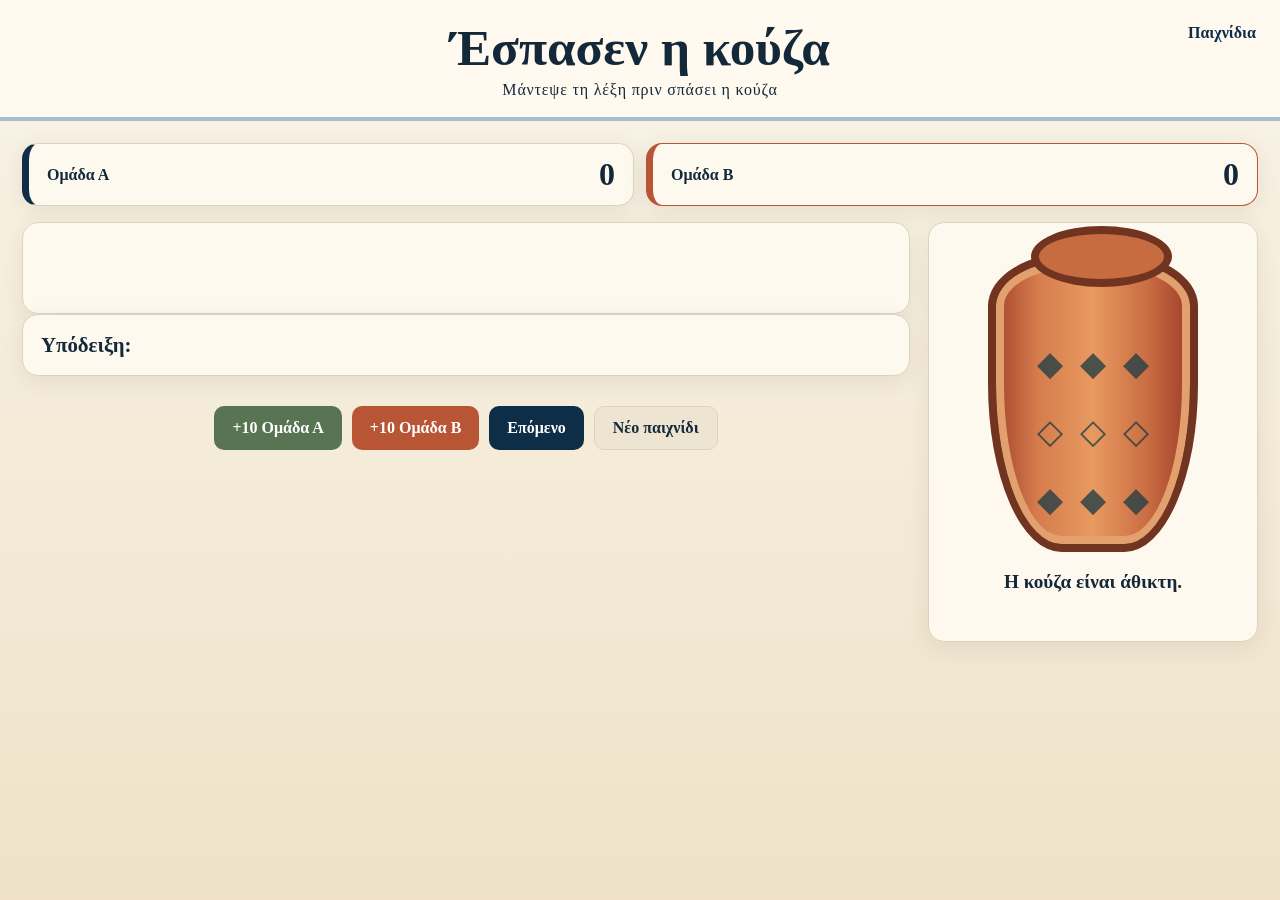
==== games/kouza/index.html @ 24d3f317 "Add classroom game interfaces" ====
<!doctype html><html lang="el"><head><meta charset="utf-8"><meta name="viewport" content="width=device-width,initial-scale=1"><title>Έσπασεν η κούζα</title><link rel="stylesheet" href="../shared.css"><style>
.game{display:grid;grid-template-columns:minmax(0,1fr) 330px;gap:18px}.word{font-size:clamp(2.2rem,6vw,5rem);letter-spacing:.18em;text-align:center;padding:45px 12px}.hint{padding:18px;font-size:1.3rem}.keyboard{display:grid;grid-template-columns:repeat(9,1fr);gap:8px;margin-top:14px}.key{padding:13px 5px;background:var(--paper);border:1px solid var(--line);border-radius:8px;font-size:1.35rem;cursor:pointer}.key:disabled{opacity:.35}.kuza-wrap{display:grid;place-items:center;min-height:420px}.kuza{width:210px;height:300px;position:relative;background:linear-gradient(90deg,#a8462e,#d67d4d 22%,#e89a60 50%,#ca6d43 78%,#9f3f2a);border-radius:42% 42% 35% 35% / 18% 18% 56% 56%;border:8px solid #713421;box-shadow:inset 0 0 0 8px #e2a06f}.kuza:before{content:"";position:absolute;width:125px;height:45px;left:35px;top:-34px;background:#c66c40;border:8px solid #713421;border-radius:50%}.kuza:after{content:"◆  ◆  ◆\A ◇  ◇  ◇\A ◆  ◆  ◆";white-space:pre;position:absolute;inset:70px 20px;text-align:center;font-size:34px;line-height:2;color:#253f45;opacity:.8}.crack{position:absolute;background:#fff3df;width:6px;transform-origin:top;display:none;z-index:3}.c1{height:130px;left:55%;top:10px;transform:rotate(14deg)}.c2{height:120px;left:63%;top:105px;transform:rotate(-25deg)}.c3{height:95px;left:45%;top:170px;transform:rotate(35deg)}.c4{height:70px;left:34%;top:88px;transform:rotate(-38deg)}.c5{height:85px;left:72%;top:180px;transform:rotate(22deg)}.c6{height:75px;left:27%;top:205px;transform:rotate(-18deg)}.status{text-align:center;font-weight:700;font-size:1.2rem}.controls{display:flex;gap:10px;justify-content:center;flex-wrap:wrap;margin-top:16px}@media(max-width:850px){.game{grid-template-columns:1fr}.kuza-wrap{min-height:330px}.keyboard{grid-template-columns:repeat(6,1fr)}}
</style></head><body><header class="topbar"><h1>Έσπασεν η κούζα</h1><p class="subtitle">Μάντεψε τη λέξη πριν σπάσει η κούζα</p><a class="home-link" href="../">Παιχνίδια</a></header><main class="shell">
<div class="team-strip"><div class="team panel"><b>Ομάδα Α</b><span id="scoreA" class="score">0</span></div><div class="team b panel"><b>Ομάδα Β</b><span id="scoreB" class="score">0</span></div></div>
<div class="game"><section><div id="word" class="word panel"></div><div class="hint panel"><b>Υπόδειξη:</b> <span id="hint"></span><br><small id="category"></small></div><div id="keyboard" class="keyboard"></div><div class="controls"><button id="awardA" class="btn alt">+10 Ομάδα Α</button><button id="awardB" class="btn warn">+10 Ομάδα Β</button><button id="next" class="btn">Επόμενο</button><button id="reset" class="btn light">Νέο παιχνίδι</button></div></section>
<aside class="panel kuza-wrap"><div><div class="kuza"><i class="crack c1"></i><i class="crack c2"></i><i class="crack c3"></i><i class="crack c4"></i><i class="crack c5"></i><i class="crack c6"></i></div><p id="status" class="status">Η κούζα είναι άθικτη.</p></div></aside></div></main><script src="game.js"></script></body></html>
---- games/shared.css ----
:root{--cream:#f7f0df;--paper:#fffaf0;--navy:#0e2d46;--terracotta:#b85535;--olive:#687349;--gold:#c6922f;--ink:#13293a;--muted:#6f6a5f;--line:#ded2ba;--green:#587453;--red:#b64d3e}
*{box-sizing:border-box}body{margin:0;font-family:Georgia,"Times New Roman",serif;color:var(--ink);background:linear-gradient(#f9f4e8,#efe2c9);min-height:100vh}
button,a,select{font:inherit}.topbar{background:rgba(255,250,240,.96);border-bottom:4px solid #a5bfd0;padding:18px 28px;text-align:center;position:relative}.topbar h1{font-size:clamp(2rem,4vw,4rem);margin:0}.subtitle{margin:.25rem 0 0;letter-spacing:.05em}.home-link{position:absolute;right:24px;top:24px;color:var(--navy);text-decoration:none;font-weight:700}
.shell{max-width:1450px;margin:auto;padding:22px}.panel{background:rgba(255,250,240,.93);border:1px solid var(--line);border-radius:16px;box-shadow:0 6px 22px #4a3b2718}
.team-strip{display:flex;gap:12px;flex-wrap:wrap;margin-bottom:16px}.team{flex:1;min-width:180px;padding:12px 18px;border-left:7px solid var(--navy);display:flex;justify-content:space-between;align-items:center}.team.b{border-color:var(--terracotta)}.score{font-size:2rem;font-weight:700}.btn{border:0;border-radius:10px;padding:12px 18px;cursor:pointer;background:var(--navy);color:white;font-weight:700}.btn.alt{background:var(--green)}.btn.warn{background:var(--terracotta)}.btn.light{background:#eee4d2;color:var(--ink);border:1px solid var(--line)}.btn:disabled{opacity:.45;cursor:not-allowed}
.modal{position:fixed;inset:0;background:#102336cc;display:grid;place-items:center;padding:20px;z-index:20}.modal.hidden{display:none}.modal-card{max-width:850px;width:100%;padding:30px;background:var(--paper);border-radius:18px;border:4px solid var(--gold);text-align:center}.modal-card h2{font-size:clamp(1.6rem,3vw,2.6rem)}.actions{display:flex;gap:12px;justify-content:center;flex-wrap:wrap;margin-top:20px}
.hub{display:grid;place-items:center}.hub-wrap{max-width:1100px;padding:50px 24px;text-align:center}.hub h1{font-size:clamp(2.4rem,6vw,5rem);margin:.2em 0}.eyebrow{letter-spacing:.18em;text-transform:uppercase}.game-grid{display:grid;grid-template-columns:repeat(auto-fit,minmax(240px,1fr));gap:20px;margin:40px 0}.game-card{color:white;text-decoration:none;padding:30px;border-radius:20px;min-height:260px;display:flex;flex-direction:column;justify-content:center;box-shadow:0 10px 25px #0002;transition:.15s transform}.game-card:hover{transform:translateY(-5px)}.terracotta{background:var(--terracotta)}.olive{background:var(--olive)}.navy{background:var(--navy)}.icon{font-size:4rem}.back a{color:var(--navy)}
@media(max-width:700px){.home-link{position:static;display:block;margin-top:10px}.shell{padding:12px}}
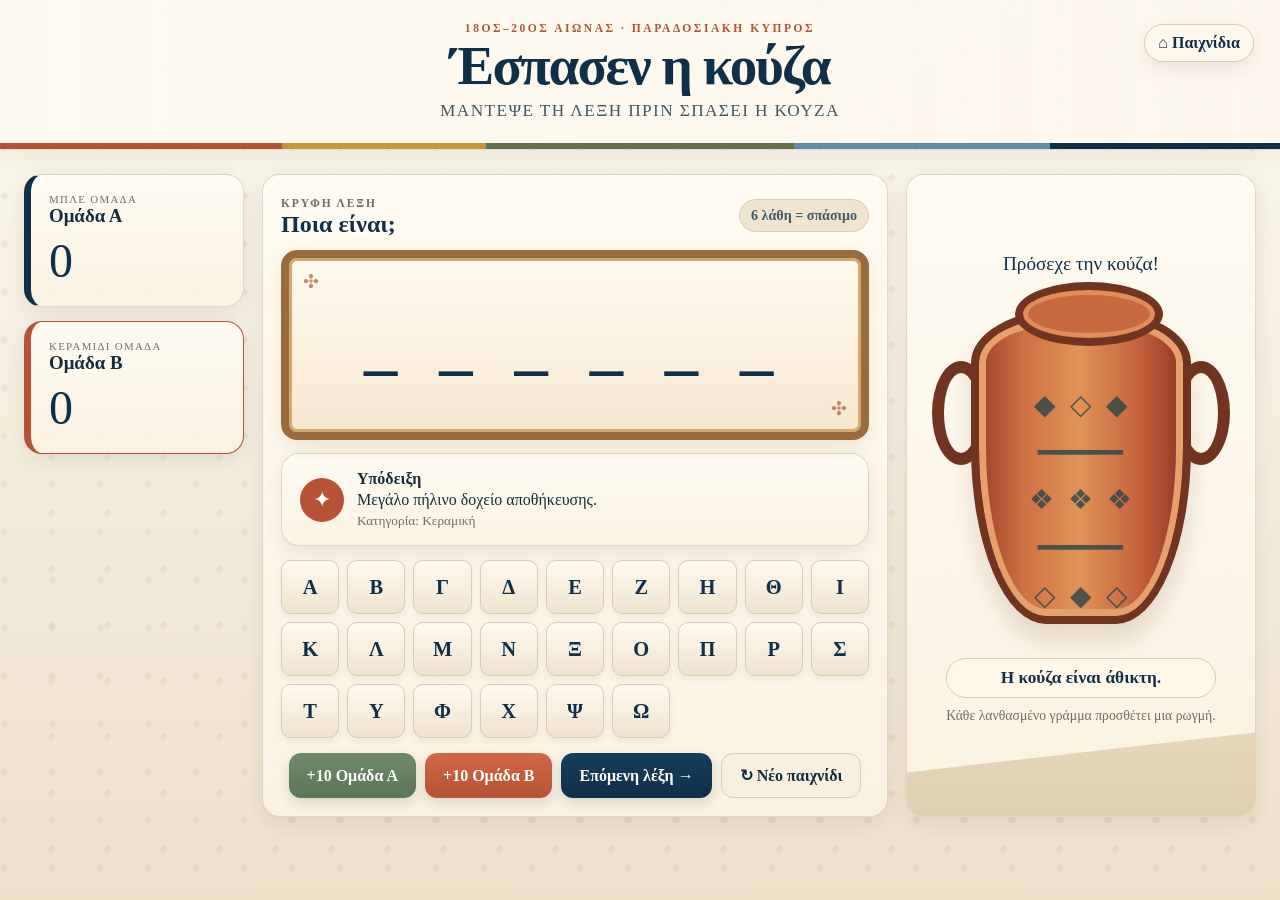
==== commit 5da69559: "Polish classroom game visual design" ====
--- a/games/kouza/index.html
+++ b/games/kouza/index.html
@@ -1,6 +1,80 @@
-<!doctype html><html lang="el"><head><meta charset="utf-8"><meta name="viewport" content="width=device-width,initial-scale=1"><title>Έσπασεν η κούζα</title><link rel="stylesheet" href="../shared.css"><style>
-.game{display:grid;grid-template-columns:minmax(0,1fr) 330px;gap:18px}.word{font-size:clamp(2.2rem,6vw,5rem);letter-spacing:.18em;text-align:center;padding:45px 12px}.hint{padding:18px;font-size:1.3rem}.keyboard{display:grid;grid-template-columns:repeat(9,1fr);gap:8px;margin-top:14px}.key{padding:13px 5px;background:var(--paper);border:1px solid var(--line);border-radius:8px;font-size:1.35rem;cursor:pointer}.key:disabled{opacity:.35}.kuza-wrap{display:grid;place-items:center;min-height:420px}.kuza{width:210px;height:300px;position:relative;background:linear-gradient(90deg,#a8462e,#d67d4d 22%,#e89a60 50%,#ca6d43 78%,#9f3f2a);border-radius:42% 42% 35% 35% / 18% 18% 56% 56%;border:8px solid #713421;box-shadow:inset 0 0 0 8px #e2a06f}.kuza:before{content:"";position:absolute;width:125px;height:45px;left:35px;top:-34px;background:#c66c40;border:8px solid #713421;border-radius:50%}.kuza:after{content:"◆  ◆  ◆\A ◇  ◇  ◇\A ◆  ◆  ◆";white-space:pre;position:absolute;inset:70px 20px;text-align:center;font-size:34px;line-height:2;color:#253f45;opacity:.8}.crack{position:absolute;background:#fff3df;width:6px;transform-origin:top;display:none;z-index:3}.c1{height:130px;left:55%;top:10px;transform:rotate(14deg)}.c2{height:120px;left:63%;top:105px;transform:rotate(-25deg)}.c3{height:95px;left:45%;top:170px;transform:rotate(35deg)}.c4{height:70px;left:34%;top:88px;transform:rotate(-38deg)}.c5{height:85px;left:72%;top:180px;transform:rotate(22deg)}.c6{height:75px;left:27%;top:205px;transform:rotate(-18deg)}.status{text-align:center;font-weight:700;font-size:1.2rem}.controls{display:flex;gap:10px;justify-content:center;flex-wrap:wrap;margin-top:16px}@media(max-width:850px){.game{grid-template-columns:1fr}.kuza-wrap{min-height:330px}.keyboard{grid-template-columns:repeat(6,1fr)}}
-</style></head><body><header class="topbar"><h1>Έσπασεν η κούζα</h1><p class="subtitle">Μάντεψε τη λέξη πριν σπάσει η κούζα</p><a class="home-link" href="../">Παιχνίδια</a></header><main class="shell">
-<div class="team-strip"><div class="team panel"><b>Ομάδα Α</b><span id="scoreA" class="score">0</span></div><div class="team b panel"><b>Ομάδα Β</b><span id="scoreB" class="score">0</span></div></div>
-<div class="game"><section><div id="word" class="word panel"></div><div class="hint panel"><b>Υπόδειξη:</b> <span id="hint"></span><br><small id="category"></small></div><div id="keyboard" class="keyboard"></div><div class="controls"><button id="awardA" class="btn alt">+10 Ομάδα Α</button><button id="awardB" class="btn warn">+10 Ομάδα Β</button><button id="next" class="btn">Επόμενο</button><button id="reset" class="btn light">Νέο παιχνίδι</button></div></section>
-<aside class="panel kuza-wrap"><div><div class="kuza"><i class="crack c1"></i><i class="crack c2"></i><i class="crack c3"></i><i class="crack c4"></i><i class="crack c5"></i><i class="crack c6"></i></div><p id="status" class="status">Η κούζα είναι άθικτη.</p></div></aside></div></main><script src="game.js"></script></body></html>+<!doctype html>
+<html lang="el">
+<head>
+<meta charset="utf-8"><meta name="viewport" content="width=device-width,initial-scale=1">
+<title>Έσπασεν η κούζα · Cyprus Folk Arts & Culture</title>
+<link rel="stylesheet" href="../shared.css">
+<style>
+.kouza-shell{max-width:1500px}
+.kouza-layout{display:grid;grid-template-columns:220px minmax(0,1fr) 350px;gap:18px;align-items:stretch}
+.score-rail{display:grid;gap:14px;align-content:start}.score-card{padding:18px;border-left:7px solid var(--navy)}.score-card.b{border-color:var(--terracotta)}.score-card small{display:block;text-transform:uppercase;letter-spacing:.12em;color:var(--muted);font-size:.68rem}.score-card strong{font-size:1.18rem}.score-card .big-score{display:block;font-size:3rem;color:var(--navy);margin-top:6px}
+.game-stage{padding:18px;display:flex;flex-direction:column}
+.stage-head{display:flex;justify-content:space-between;align-items:center;gap:10px;margin-bottom:12px}.stage-head h2{margin:0;color:var(--navy)}
+.word-frame{
+  min-height:190px;padding:28px 20px;display:grid;place-items:center;text-align:center;position:relative;overflow:hidden;
+  background:linear-gradient(180deg,#fffaf0,#f5e8d0);border:8px solid #996b3d;border-radius:16px;
+  box-shadow:inset 0 0 0 3px #d5a86d,var(--shadow-soft)
+}
+.word-frame:before,.word-frame:after{content:"✣";position:absolute;color:var(--terracotta);opacity:.7;font-size:1.2rem}.word-frame:before{top:12px;left:14px}.word-frame:after{right:14px;bottom:12px}
+.word{font-size:clamp(2.3rem,5.2vw,5rem);font-weight:700;letter-spacing:.19em;color:var(--navy);line-height:1.35}
+.hint{margin-top:13px;padding:16px 18px;display:grid;grid-template-columns:auto 1fr;gap:13px;align-items:center}
+.hint-icon{width:44px;height:44px;border-radius:50%;display:grid;place-items:center;background:var(--terracotta);color:white;font-size:1.4rem}
+.hint b{display:block;margin-bottom:3px}.hint small{display:block;color:var(--muted);margin-top:4px}
+.keyboard{display:grid;grid-template-columns:repeat(9,1fr);gap:8px;margin-top:14px}
+.key{min-height:54px;padding:10px 5px;background:linear-gradient(180deg,#fffaf0,#efe3ce);border:1px solid var(--line);border-radius:10px;font-size:1.28rem;font-weight:700;color:var(--navy);cursor:pointer;box-shadow:0 3px 7px #4d391d10;transition:.12s transform,.12s background}
+.key:hover:not(:disabled){transform:translateY(-2px);background:white}.key:disabled{opacity:.32;background:#ded8cb;cursor:not-allowed}
+.controls{display:flex;gap:9px;justify-content:center;flex-wrap:wrap;margin-top:15px}
+.kuza-panel{padding:22px 18px;display:grid;place-items:center;text-align:center;overflow:hidden;position:relative}
+.kuza-panel:before{content:"";position:absolute;inset:auto -40px -52px -40px;height:140px;background:linear-gradient(#d8c09b,#c6aa80);clip-path:polygon(0 35%,100% 0,100% 100%,0 100%);opacity:.55}
+.kuza-scene{position:relative;z-index:1}.kuza-title{margin:0 0 34px;color:var(--navy);font-size:1.2rem}
+.kuza{width:220px;height:315px;position:relative;margin:auto;background:linear-gradient(90deg,#9f4029,#cf7144 22%,#e09358 49%,#c6633d 78%,#923724);border-radius:43% 43% 34% 34% / 17% 17% 56% 56%;border:8px solid #713421;box-shadow:inset 0 0 0 7px #e5a06c,0 16px 24px #55341f26}
+.kuza:before{content:"";position:absolute;width:132px;height:48px;left:36px;top:-35px;background:#c86a3e;border:8px solid #713421;border-radius:50%;box-shadow:inset 0 0 0 5px #df8e59}
+.kuza:after{content:"◆  ◇  ◆\A ━━━━━\A ❖  ❖  ❖\A ━━━━━\A ◇  ◆  ◇";white-space:pre;position:absolute;inset:64px 20px 26px;text-align:center;font-size:28px;line-height:1.7;color:#24444b;opacity:.78}
+.kuza-handle{position:absolute;top:44px;width:58px;height:104px;border:12px solid #713421;border-radius:50%;z-index:-1}.kuza-handle.left{left:-47px}.kuza-handle.right{right:-47px}
+.crack{position:absolute;background:#fff3df;width:6px;transform-origin:top;display:none;z-index:4;box-shadow:0 0 0 1px #7c3625}.c1{height:125px;left:57%;top:7px;transform:rotate(14deg)}.c2{height:118px;left:64%;top:100px;transform:rotate(-26deg)}.c3{height:94px;left:47%;top:173px;transform:rotate(34deg)}.c4{height:72px;left:34%;top:88px;transform:rotate(-38deg)}.c5{height:82px;left:73%;top:188px;transform:rotate(22deg)}.c6{height:73px;left:28%;top:210px;transform:rotate(-18deg)}
+.status{position:relative;z-index:1;margin:34px 0 0;font-weight:700;font-size:1.08rem;color:var(--navy);background:#fff8e9;border:1px solid var(--line);border-radius:999px;padding:9px 13px}
+.mistakes{position:relative;z-index:1;margin-top:10px;color:var(--muted);font-size:.86rem}
+@media(max-width:1100px){.kouza-layout{grid-template-columns:180px minmax(0,1fr)}.kuza-panel{grid-column:1/-1}.score-rail{grid-row:1}.game-stage{grid-column:2}.kuza-panel{min-height:440px}}
+@media(max-width:760px){.kouza-layout{grid-template-columns:1fr}.score-rail{grid-template-columns:1fr 1fr}.game-stage,.kuza-panel{grid-column:1}.keyboard{grid-template-columns:repeat(6,1fr)}.word-frame{min-height:145px}.kuza-panel{min-height:420px}}
+</style>
+</head>
+<body>
+<header class="topbar">
+  <p class="era">18ος–20ός αιώνας · Παραδοσιακή Κύπρος</p>
+  <h1>Έσπασεν η κούζα</h1>
+  <p class="subtitle">Μάντεψε τη λέξη πριν σπάσει η κούζα</p>
+  <a class="home-link" href="../">⌂ Παιχνίδια</a>
+</header>
+<main class="shell kouza-shell">
+  <div class="kouza-layout">
+    <aside class="score-rail">
+      <section class="score-card panel"><small>Μπλε ομάδα</small><strong>Ομάδα Α</strong><span id="scoreA" class="big-score">0</span></section>
+      <section class="score-card b panel"><small>Κεραμιδί ομάδα</small><strong>Ομάδα Β</strong><span id="scoreB" class="big-score">0</span></section>
+    </aside>
+    <section class="game-stage panel">
+      <div class="stage-head"><div><span class="section-label">Κρυφή λέξη</span><h2>Ποια είναι;</h2></div><span class="badge">6 λάθη = σπάσιμο</span></div>
+      <div class="word-frame"><div id="word" class="word"></div></div>
+      <div class="hint panel"><span class="hint-icon">✦</span><div><b>Υπόδειξη</b><span id="hint"></span><small id="category"></small></div></div>
+      <div id="keyboard" class="keyboard" aria-label="Ελληνικό πληκτρολόγιο"></div>
+      <div class="controls">
+        <button id="awardA" class="btn alt">+10 Ομάδα Α</button>
+        <button id="awardB" class="btn warn">+10 Ομάδα Β</button>
+        <button id="next" class="btn">Επόμενη λέξη →</button>
+        <button id="reset" class="btn light">↻ Νέο παιχνίδι</button>
+      </div>
+    </section>
+    <aside class="kuza-panel panel">
+      <div class="kuza-scene">
+        <p class="kuza-title">Πρόσεχε την κούζα!</p>
+        <div class="kuza">
+          <i class="kuza-handle left"></i><i class="kuza-handle right"></i>
+          <i class="crack c1"></i><i class="crack c2"></i><i class="crack c3"></i><i class="crack c4"></i><i class="crack c5"></i><i class="crack c6"></i>
+        </div>
+        <p id="status" class="status">Η κούζα είναι άθικτη.</p>
+        <p class="mistakes">Κάθε λανθασμένο γράμμα προσθέτει μια ρωγμή.</p>
+      </div>
+    </aside>
+  </div>
+</main>
+<script src="game.js"></script>
+</body></html>
--- a/games/shared.css
+++ b/games/shared.css
@@ -1,8 +1,104 @@
-:root{--cream:#f7f0df;--paper:#fffaf0;--navy:#0e2d46;--terracotta:#b85535;--olive:#687349;--gold:#c6922f;--ink:#13293a;--muted:#6f6a5f;--line:#ded2ba;--green:#587453;--red:#b64d3e}
-*{box-sizing:border-box}body{margin:0;font-family:Georgia,"Times New Roman",serif;color:var(--ink);background:linear-gradient(#f9f4e8,#efe2c9);min-height:100vh}
-button,a,select{font:inherit}.topbar{background:rgba(255,250,240,.96);border-bottom:4px solid #a5bfd0;padding:18px 28px;text-align:center;position:relative}.topbar h1{font-size:clamp(2rem,4vw,4rem);margin:0}.subtitle{margin:.25rem 0 0;letter-spacing:.05em}.home-link{position:absolute;right:24px;top:24px;color:var(--navy);text-decoration:none;font-weight:700}
-.shell{max-width:1450px;margin:auto;padding:22px}.panel{background:rgba(255,250,240,.93);border:1px solid var(--line);border-radius:16px;box-shadow:0 6px 22px #4a3b2718}
-.team-strip{display:flex;gap:12px;flex-wrap:wrap;margin-bottom:16px}.team{flex:1;min-width:180px;padding:12px 18px;border-left:7px solid var(--navy);display:flex;justify-content:space-between;align-items:center}.team.b{border-color:var(--terracotta)}.score{font-size:2rem;font-weight:700}.btn{border:0;border-radius:10px;padding:12px 18px;cursor:pointer;background:var(--navy);color:white;font-weight:700}.btn.alt{background:var(--green)}.btn.warn{background:var(--terracotta)}.btn.light{background:#eee4d2;color:var(--ink);border:1px solid var(--line)}.btn:disabled{opacity:.45;cursor:not-allowed}
-.modal{position:fixed;inset:0;background:#102336cc;display:grid;place-items:center;padding:20px;z-index:20}.modal.hidden{display:none}.modal-card{max-width:850px;width:100%;padding:30px;background:var(--paper);border-radius:18px;border:4px solid var(--gold);text-align:center}.modal-card h2{font-size:clamp(1.6rem,3vw,2.6rem)}.actions{display:flex;gap:12px;justify-content:center;flex-wrap:wrap;margin-top:20px}
-.hub{display:grid;place-items:center}.hub-wrap{max-width:1100px;padding:50px 24px;text-align:center}.hub h1{font-size:clamp(2.4rem,6vw,5rem);margin:.2em 0}.eyebrow{letter-spacing:.18em;text-transform:uppercase}.game-grid{display:grid;grid-template-columns:repeat(auto-fit,minmax(240px,1fr));gap:20px;margin:40px 0}.game-card{color:white;text-decoration:none;padding:30px;border-radius:20px;min-height:260px;display:flex;flex-direction:column;justify-content:center;box-shadow:0 10px 25px #0002;transition:.15s transform}.game-card:hover{transform:translateY(-5px)}.terracotta{background:var(--terracotta)}.olive{background:var(--olive)}.navy{background:var(--navy)}.icon{font-size:4rem}.back a{color:var(--navy)}
-@media(max-width:700px){.home-link{position:static;display:block;margin-top:10px}.shell{padding:12px}}+:root{
+  --cream:#f5eedf;--cream-2:#ede1ca;--paper:#fffaf0;--paper-2:#f8f0df;
+  --navy:#102f49;--navy-2:#173e5b;--terracotta:#b65334;--terracotta-2:#d17a4c;
+  --olive:#64714a;--olive-2:#87936a;--gold:#c89638;--gold-soft:#e5c37c;
+  --ink:#152c3d;--muted:#746d61;--line:#d9ccb5;--green:#5b7756;--red:#b84d3e;
+  --shadow:0 16px 40px rgba(65,49,30,.12);--shadow-soft:0 7px 20px rgba(65,49,30,.09);
+  --radius:18px;
+}
+*{box-sizing:border-box}
+html{min-height:100%;background:var(--cream)}
+body{
+  margin:0;min-height:100vh;color:var(--ink);
+  font-family:Georgia,"Times New Roman",serif;
+  background:
+    radial-gradient(circle at 9% 8%,rgba(108,124,78,.09) 0 3px,transparent 4px),
+    radial-gradient(circle at 92% 16%,rgba(182,83,52,.08) 0 3px,transparent 4px),
+    linear-gradient(180deg,#fbf7ee 0%,var(--cream) 48%,var(--cream-2) 100%);
+  background-size:48px 48px,56px 56px,100% 100%;
+}
+body:before,body:after{content:"";position:fixed;z-index:-1;pointer-events:none;border-radius:50%;filter:blur(2px)}
+body:before{width:360px;height:360px;left:-180px;top:24%;background:rgba(182,83,52,.08)}
+body:after{width:430px;height:430px;right:-240px;bottom:4%;background:rgba(100,113,74,.09)}
+button,a,select,input{font:inherit}
+button{touch-action:manipulation}
+.topbar{
+  min-height:150px;padding:22px 92px 20px;text-align:center;position:relative;
+  background:
+    linear-gradient(90deg,rgba(255,250,240,.98),rgba(252,247,237,.93)),
+    repeating-linear-gradient(90deg,transparent 0 48px,rgba(16,47,73,.03) 48px 49px);
+  border-bottom:1px solid rgba(16,47,73,.13);box-shadow:0 6px 22px rgba(65,49,30,.06);
+}
+.topbar:after{
+  content:"";position:absolute;left:0;right:0;bottom:0;height:6px;
+  background:linear-gradient(90deg,var(--terracotta) 0 22%,var(--gold) 22% 38%,var(--olive) 38% 62%,#5f8ea5 62% 82%,var(--navy) 82% 100%);
+}
+.topbar .era{margin:0 0 6px;text-transform:uppercase;letter-spacing:.22em;font-size:.72rem;font-weight:700;color:var(--terracotta)}
+.topbar h1{font-size:clamp(2.15rem,4.3vw,4.7rem);line-height:.95;margin:0;color:var(--navy);letter-spacing:-.035em}
+.subtitle{margin:.55rem 0 0;color:#405667;letter-spacing:.08em;font-size:clamp(.86rem,1.45vw,1.08rem);text-transform:uppercase}
+.home-link{
+  position:absolute;right:26px;top:24px;color:var(--navy);text-decoration:none;font-weight:700;
+  background:#fff9ed;border:1px solid var(--line);padding:9px 13px;border-radius:999px;box-shadow:var(--shadow-soft)
+}
+.home-link:hover{transform:translateY(-1px);background:white}
+.shell{max-width:1500px;margin:auto;padding:24px}
+.panel{
+  background:linear-gradient(180deg,rgba(255,251,242,.97),rgba(250,242,226,.94));
+  border:1px solid rgba(168,146,113,.32);border-radius:var(--radius);box-shadow:var(--shadow-soft)
+}
+.team-strip{display:flex;gap:12px;flex-wrap:wrap;margin-bottom:18px}
+.team{
+  flex:1;min-width:180px;padding:13px 18px;border-left:7px solid var(--navy);
+  display:flex;justify-content:space-between;align-items:center;position:relative;overflow:hidden
+}
+.team:after{content:"";position:absolute;width:80px;height:80px;right:-34px;top:-35px;border:1px solid rgba(16,47,73,.1);border-radius:50%}
+.team.b{border-color:var(--terracotta)}
+.team b{font-size:1.12rem}
+.score{font-size:2.15rem;font-weight:700;color:var(--navy);font-variant-numeric:tabular-nums}
+.btn{
+  border:0;border-radius:12px;padding:12px 18px;cursor:pointer;background:linear-gradient(180deg,var(--navy-2),var(--navy));
+  color:white;font-weight:700;box-shadow:0 5px 12px rgba(16,47,73,.14);transition:transform .12s ease,filter .12s ease,box-shadow .12s ease
+}
+.btn:hover:not(:disabled){transform:translateY(-2px);filter:brightness(1.04);box-shadow:0 8px 18px rgba(16,47,73,.18)}
+.btn:active:not(:disabled){transform:translateY(0)}
+.btn.alt{background:linear-gradient(180deg,#6f8a68,var(--green))}
+.btn.warn{background:linear-gradient(180deg,#cf6748,var(--terracotta))}
+.btn.gold{background:linear-gradient(180deg,#d9aa50,#b98527)}
+.btn.light{background:#f7efdf;color:var(--ink);border:1px solid var(--line);box-shadow:none}
+.btn:disabled{opacity:.42;cursor:not-allowed;filter:grayscale(.2)}
+.badge{display:inline-flex;align-items:center;gap:.4rem;border-radius:999px;padding:7px 11px;background:#efe4ce;border:1px solid var(--line);font-weight:700;color:#445667;font-size:.88rem}
+.section-label{text-transform:uppercase;letter-spacing:.16em;font-size:.72rem;font-weight:700;color:var(--muted)}
+.modal{
+  position:fixed;inset:0;background:rgba(10,29,43,.82);backdrop-filter:blur(7px);
+  display:grid;place-items:center;padding:20px;z-index:20
+}
+.modal.hidden{display:none}
+.modal-card{
+  max-width:900px;width:100%;padding:34px 38px;background:
+  linear-gradient(rgba(255,250,240,.98),rgba(250,240,221,.98));
+  border-radius:24px;border:1px solid var(--gold-soft);box-shadow:0 30px 80px #0006;text-align:center;position:relative;overflow:hidden
+}
+.modal-card:before{content:"";position:absolute;left:0;right:0;top:0;height:8px;background:linear-gradient(90deg,var(--terracotta),var(--gold),var(--olive),var(--navy))}
+.modal-card h2{font-size:clamp(1.7rem,3.4vw,2.8rem);line-height:1.2;margin:20px 0;color:var(--navy)}
+.actions{display:flex;gap:12px;justify-content:center;flex-wrap:wrap;margin-top:22px}
+
+/* launcher */
+.hub{display:grid;place-items:center}
+.hub-wrap{max-width:1120px;padding:58px 24px;text-align:center}
+.hub header{padding:30px 20px 8px}
+.hub h1{font-size:clamp(2.5rem,6vw,5rem);margin:.18em 0;color:var(--navy)}
+.eyebrow{letter-spacing:.2em;text-transform:uppercase;color:var(--terracotta);font-weight:700}
+.game-grid{display:grid;grid-template-columns:repeat(auto-fit,minmax(250px,1fr));gap:20px;margin:38px 0}
+.game-card{
+  color:white;text-decoration:none;padding:32px 28px;border-radius:24px;min-height:275px;display:flex;flex-direction:column;
+  justify-content:center;position:relative;overflow:hidden;box-shadow:var(--shadow);transition:.18s transform,.18s box-shadow
+}
+.game-card:before{content:"";position:absolute;width:190px;height:190px;border:1px solid #ffffff22;border-radius:50%;right:-70px;top:-80px}
+.game-card:hover{transform:translateY(-6px);box-shadow:0 22px 45px #0003}
+.terracotta{background:linear-gradient(145deg,#c56843,#91432e)}.olive{background:linear-gradient(145deg,#7d8a5c,#52613e)}.navy{background:linear-gradient(145deg,#164460,#0b263b)}
+.icon{font-size:4rem}.back a{color:var(--navy);font-weight:700}
+
+@media(max-width:760px){
+  .topbar{padding:18px 16px 20px;min-height:130px}.home-link{position:static;display:inline-block;margin-top:13px}
+  .shell{padding:14px}.modal-card{padding:28px 18px}.team-strip{gap:8px}.team{min-width:145px;padding:10px 13px}
+}
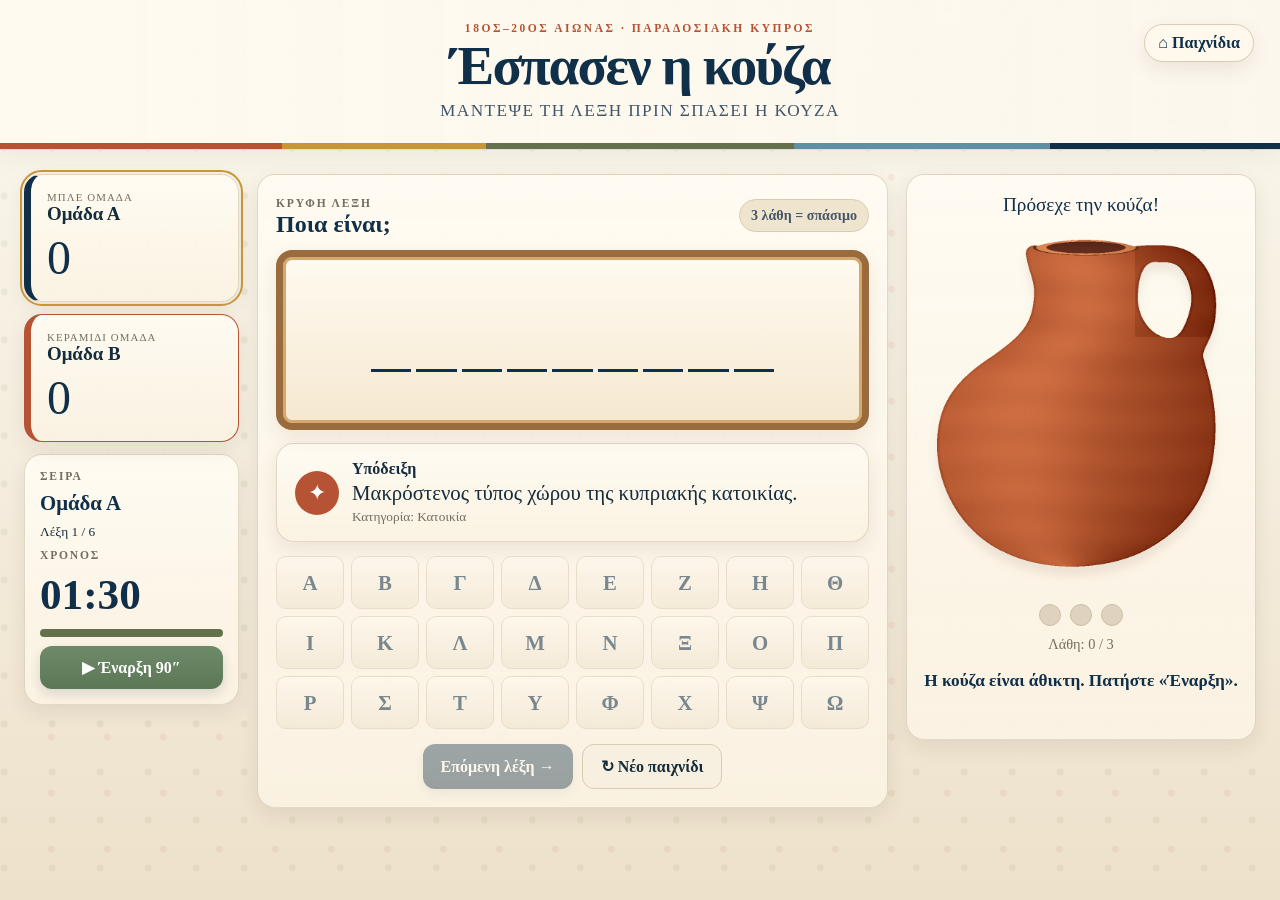
==== commit 51b1df51: "Revise Kouza game: Foini PNG artwork, three errors, timed alternating rounds and unique shuffled wor" ====
--- a/games/kouza/index.html
+++ b/games/kouza/index.html
@@ -6,36 +6,54 @@
 <link rel="stylesheet" href="../shared.css">
 <style>
 .kouza-shell{max-width:1500px}
-.kouza-layout{display:grid;grid-template-columns:220px minmax(0,1fr) 350px;gap:18px;align-items:stretch}
-.score-rail{display:grid;gap:14px;align-content:start}.score-card{padding:18px;border-left:7px solid var(--navy)}.score-card.b{border-color:var(--terracotta)}.score-card small{display:block;text-transform:uppercase;letter-spacing:.12em;color:var(--muted);font-size:.68rem}.score-card strong{font-size:1.18rem}.score-card .big-score{display:block;font-size:3rem;color:var(--navy);margin-top:6px}
-.game-stage{padding:18px;display:flex;flex-direction:column}
-.stage-head{display:flex;justify-content:space-between;align-items:center;gap:10px;margin-bottom:12px}.stage-head h2{margin:0;color:var(--navy)}
-.word-frame{
-  min-height:190px;padding:28px 20px;display:grid;place-items:center;text-align:center;position:relative;overflow:hidden;
-  background:linear-gradient(180deg,#fffaf0,#f5e8d0);border:8px solid #996b3d;border-radius:16px;
-  box-shadow:inset 0 0 0 3px #d5a86d,var(--shadow-soft)
-}
-.word-frame:before,.word-frame:after{content:"✣";position:absolute;color:var(--terracotta);opacity:.7;font-size:1.2rem}.word-frame:before{top:12px;left:14px}.word-frame:after{right:14px;bottom:12px}
-.word{font-size:clamp(2.3rem,5.2vw,5rem);font-weight:700;letter-spacing:.19em;color:var(--navy);line-height:1.35}
+.kouza-layout{display:grid;grid-template-columns:215px minmax(0,1fr) minmax(290px,350px);gap:18px;align-items:start}
+.score-rail{display:grid;gap:12px;align-content:start}
+.score-card{padding:16px;border-left:7px solid var(--navy);position:relative}
+.score-card.b{border-color:var(--terracotta)}
+.score-card.active{outline:2px solid var(--gold);outline-offset:2px}
+.score-card small{display:block;text-transform:uppercase;letter-spacing:.1em;color:var(--muted);font-size:.68rem}
+.score-card strong{font-size:1.18rem}
+.big-score{display:block;font-size:3rem;color:var(--navy);margin-top:5px;font-variant-numeric:tabular-nums}
+.turn-card{padding:15px;display:grid;gap:9px}
+.turn-card strong{font-size:1.3rem;color:var(--navy)}
+.timer{font-size:2.7rem;color:var(--navy);font-weight:bold;font-variant-numeric:tabular-nums;line-height:1.15}
+.timer.urgent{color:var(--red)}
+.time-track{height:8px;background:#ded2ba;border-radius:20px;overflow:hidden}
+#timeBar{display:block;height:100%;width:100%;background:var(--olive)}
+#timeBar.urgent{background:var(--terracotta)}
+#start{width:100%}
+.game-stage{padding:18px;min-width:0}
+.stage-head{display:flex;justify-content:space-between;align-items:center;gap:10px;margin-bottom:12px;flex-wrap:wrap}
+.stage-head h2{margin:0;color:var(--navy)}
+.word-frame{min-height:180px;padding:24px 12px;display:grid;place-items:center;text-align:center;position:relative;background:linear-gradient(180deg,#fffaf0,#f5e8d0);border:7px solid #996b3d;border-radius:16px;box-shadow:inset 0 0 0 3px #d5a86d,var(--shadow-soft)}
+.word{display:flex;justify-content:center;align-items:center;flex-wrap:wrap;gap:7px;max-width:100%;font-size:clamp(1.3rem,3.8vw,3.8rem);font-weight:700;color:var(--navy);line-height:1.2}
+.word-group{display:inline-flex;flex-wrap:wrap;justify-content:center;gap:5px}
+.letter{display:inline-grid;place-items:center;min-width:.83em;height:1.3em;border-bottom:3px solid var(--navy)}
+.letter.punct{border:0;min-width:.35em}
+.letter.missed{color:var(--terracotta)}
 .hint{margin-top:13px;padding:16px 18px;display:grid;grid-template-columns:auto 1fr;gap:13px;align-items:center}
 .hint-icon{width:44px;height:44px;border-radius:50%;display:grid;place-items:center;background:var(--terracotta);color:white;font-size:1.4rem}
 .hint b{display:block;margin-bottom:3px}.hint small{display:block;color:var(--muted);margin-top:4px}
-.keyboard{display:grid;grid-template-columns:repeat(9,1fr);gap:8px;margin-top:14px}
-.key{min-height:54px;padding:10px 5px;background:linear-gradient(180deg,#fffaf0,#efe3ce);border:1px solid var(--line);border-radius:10px;font-size:1.28rem;font-weight:700;color:var(--navy);cursor:pointer;box-shadow:0 3px 7px #4d391d10;transition:.12s transform,.12s background}
-.key:hover:not(:disabled){transform:translateY(-2px);background:white}.key:disabled{opacity:.32;background:#ded8cb;cursor:not-allowed}
+#hint{font-size:clamp(1rem,1.65vw,1.3rem)}
+.keyboard{display:grid;grid-template-columns:repeat(8,minmax(0,1fr));gap:7px;margin-top:14px}
+.key{min-height:53px;padding:8px 2px;background:linear-gradient(180deg,#fffaf0,#efe3ce);border:1px solid var(--line);border-radius:10px;font-size:1.3rem;font-weight:700;color:var(--navy);cursor:pointer}
+.key:focus-visible,.btn:focus-visible{outline:3px solid var(--gold);outline-offset:2px}
+.key:disabled{opacity:.55;cursor:not-allowed}
+.key.hit{background:#dce7d3;color:#294a31;border-color:#95ab89;opacity:1}
+.key.miss{background:#f0d0c8;color:#96392e;border-color:#c9806c;opacity:1}
 .controls{display:flex;gap:9px;justify-content:center;flex-wrap:wrap;margin-top:15px}
-.kuza-panel{padding:22px 18px;display:grid;place-items:center;text-align:center;overflow:hidden;position:relative}
-.kuza-panel:before{content:"";position:absolute;inset:auto -40px -52px -40px;height:140px;background:linear-gradient(#d8c09b,#c6aa80);clip-path:polygon(0 35%,100% 0,100% 100%,0 100%);opacity:.55}
-.kuza-scene{position:relative;z-index:1}.kuza-title{margin:0 0 34px;color:var(--navy);font-size:1.2rem}
-.kuza{width:220px;height:315px;position:relative;margin:auto;background:linear-gradient(90deg,#9f4029,#cf7144 22%,#e09358 49%,#c6633d 78%,#923724);border-radius:43% 43% 34% 34% / 17% 17% 56% 56%;border:8px solid #713421;box-shadow:inset 0 0 0 7px #e5a06c,0 16px 24px #55341f26}
-.kuza:before{content:"";position:absolute;width:132px;height:48px;left:36px;top:-35px;background:#c86a3e;border:8px solid #713421;border-radius:50%;box-shadow:inset 0 0 0 5px #df8e59}
-.kuza:after{content:"◆  ◇  ◆\A ━━━━━\A ❖  ❖  ❖\A ━━━━━\A ◇  ◆  ◇";white-space:pre;position:absolute;inset:64px 20px 26px;text-align:center;font-size:28px;line-height:1.7;color:#24444b;opacity:.78}
-.kuza-handle{position:absolute;top:44px;width:58px;height:104px;border:12px solid #713421;border-radius:50%;z-index:-1}.kuza-handle.left{left:-47px}.kuza-handle.right{right:-47px}
-.crack{position:absolute;background:#fff3df;width:6px;transform-origin:top;display:none;z-index:4;box-shadow:0 0 0 1px #7c3625}.c1{height:125px;left:57%;top:7px;transform:rotate(14deg)}.c2{height:118px;left:64%;top:100px;transform:rotate(-26deg)}.c3{height:94px;left:47%;top:173px;transform:rotate(34deg)}.c4{height:72px;left:34%;top:88px;transform:rotate(-38deg)}.c5{height:82px;left:73%;top:188px;transform:rotate(22deg)}.c6{height:73px;left:28%;top:210px;transform:rotate(-18deg)}
-.status{position:relative;z-index:1;margin:34px 0 0;font-weight:700;font-size:1.08rem;color:var(--navy);background:#fff8e9;border:1px solid var(--line);border-radius:999px;padding:9px 13px}
-.mistakes{position:relative;z-index:1;margin-top:10px;color:var(--muted);font-size:.86rem}
-@media(max-width:1100px){.kouza-layout{grid-template-columns:180px minmax(0,1fr)}.kuza-panel{grid-column:1/-1}.score-rail{grid-row:1}.game-stage{grid-column:2}.kuza-panel{min-height:440px}}
-@media(max-width:760px){.kouza-layout{grid-template-columns:1fr}.score-rail{grid-template-columns:1fr 1fr}.game-stage,.kuza-panel{grid-column:1}.keyboard{grid-template-columns:repeat(6,1fr)}.word-frame{min-height:145px}.kuza-panel{min-height:420px}}
+.kuza-panel{padding:19px 14px;display:grid;place-items:center;text-align:center;min-width:0}
+.kuza-title{margin:0;color:var(--navy);font-size:1.2rem}
+.kuza-art{display:block;width:100%;max-width:320px;height:auto;aspect-ratio:440/500;object-fit:contain;filter:drop-shadow(0 9px 5px #5d351b18);margin:7px auto}
+.status{margin:8px 0 0;font-weight:700;font-size:1.08rem;color:var(--navy);min-height:3em;line-height:1.4}
+.mistakes{color:var(--muted);font-size:.9rem;margin:0 0 8px}
+.error-dots{display:flex;gap:9px;justify-content:center;margin:10px 0}
+.error-dots span{width:22px;height:22px;border-radius:50%;background:#dfd3bf;border:1px solid #cdbfa5}
+.error-dots span.used{background:var(--terracotta);border-color:#9c452e}
+#roundCounter{font-variant-numeric:tabular-nums}
+@media(max-width:1100px){.kouza-layout{grid-template-columns:190px minmax(0,1fr) minmax(220px,280px);gap:12px}.game-stage{padding:12px}.keyboard{grid-template-columns:repeat(6,1fr)}}
+@media(max-width:900px){.kouza-layout{grid-template-columns:minmax(0,1fr) minmax(190px,32%)}.score-rail{grid-column:1/-1;grid-template-columns:1fr 1fr 1.2fr}.game-stage{grid-column:1}.kuza-panel{grid-column:2}.turn-card{padding:10px}}
+@media(max-width:600px){.kouza-layout{grid-template-columns:1fr}.score-rail{grid-template-columns:1fr 1fr}.turn-card{grid-column:1/-1}.game-stage,.kuza-panel{grid-column:1}.word-frame{min-height:130px}.kuza-art{max-width:220px}.key{min-height:43px}.score-card{padding:10px}.big-score{font-size:2.2rem}}
 </style>
 </head>
 <body>
@@ -46,35 +64,27 @@
   <a class="home-link" href="../">⌂ Παιχνίδια</a>
 </header>
 <main class="shell kouza-shell">
-  <div class="kouza-layout">
-    <aside class="score-rail">
-      <section class="score-card panel"><small>Μπλε ομάδα</small><strong>Ομάδα Α</strong><span id="scoreA" class="big-score">0</span></section>
-      <section class="score-card b panel"><small>Κεραμιδί ομάδα</small><strong>Ομάδα Β</strong><span id="scoreB" class="big-score">0</span></section>
-    </aside>
-    <section class="game-stage panel">
-      <div class="stage-head"><div><span class="section-label">Κρυφή λέξη</span><h2>Ποια είναι;</h2></div><span class="badge">6 λάθη = σπάσιμο</span></div>
-      <div class="word-frame"><div id="word" class="word"></div></div>
-      <div class="hint panel"><span class="hint-icon">✦</span><div><b>Υπόδειξη</b><span id="hint"></span><small id="category"></small></div></div>
-      <div id="keyboard" class="keyboard" aria-label="Ελληνικό πληκτρολόγιο"></div>
-      <div class="controls">
-        <button id="awardA" class="btn alt">+10 Ομάδα Α</button>
-        <button id="awardB" class="btn warn">+10 Ομάδα Β</button>
-        <button id="next" class="btn">Επόμενη λέξη →</button>
-        <button id="reset" class="btn light">↻ Νέο παιχνίδι</button>
-      </div>
-    </section>
-    <aside class="kuza-panel panel">
-      <div class="kuza-scene">
-        <p class="kuza-title">Πρόσεχε την κούζα!</p>
-        <div class="kuza">
-          <i class="kuza-handle left"></i><i class="kuza-handle right"></i>
-          <i class="crack c1"></i><i class="crack c2"></i><i class="crack c3"></i><i class="crack c4"></i><i class="crack c5"></i><i class="crack c6"></i>
-        </div>
-        <p id="status" class="status">Η κούζα είναι άθικτη.</p>
-        <p class="mistakes">Κάθε λανθασμένο γράμμα προσθέτει μια ρωγμή.</p>
-      </div>
-    </aside>
-  </div>
+<div class="kouza-layout">
+<aside class="score-rail" aria-label="Βαθμολογία και χρόνος">
+<section id="cardA" class="score-card panel"><small>Μπλε ομάδα</small><strong>Ομάδα Α</strong><span id="scoreA" class="big-score">0</span></section>
+<section id="cardB" class="score-card b panel"><small>Κεραμιδί ομάδα</small><strong>Ομάδα Β</strong><span id="scoreB" class="big-score">0</span></section>
+<section class="turn-card panel"><span class="section-label">Σειρά</span><strong id="activeTeam">Ομάδα Α</strong><small id="roundCounter"></small><span class="section-label">Χρόνος</span><span id="timer" class="timer" role="timer">01:30</span><div class="time-track" aria-hidden="true"><span id="timeBar"></span></div><button id="start" class="btn alt" disabled>▶ Έναρξη 90″</button></section>
+</aside>
+<section class="game-stage panel">
+<div class="stage-head"><div><span class="section-label">Κρυφή λέξη</span><h2>Ποια είναι;</h2></div><span class="badge">3 λάθη = σπάσιμο</span></div>
+<div class="word-frame"><div id="word" class="word" aria-label="Κρυφή λέξη">Φόρτωση…</div></div>
+<div class="hint panel"><span class="hint-icon">✦</span><div><b>Υπόδειξη</b><span id="hint"></span><small id="category"></small></div></div>
+<div id="keyboard" class="keyboard" aria-label="Ελληνικό πληκτρολόγιο"></div>
+<div class="controls"><button id="next" class="btn" disabled>Επόμενη λέξη →</button><button id="reset" class="btn light" disabled>↻ Νέο παιχνίδι</button></div>
+</section>
+<aside class="kuza-panel panel">
+<p class="kuza-title">Πρόσεχε την κούζα!</p>
+<img id="kouzaGraphic" class="kuza-art" src="assets/kouza-0.png" width="440" height="500" alt="Άθικτη φοινιώτικη κούζα">
+<div id="errors" class="error-dots" aria-hidden="true"><span></span><span></span><span></span></div>
+<p id="mistakes" class="mistakes">Λάθη: 0 / 3</p>
+<p id="status" class="status" role="status" aria-live="polite">Φόρτωση λέξεων…</p>
+</aside>
+</div>
 </main>
-<script src="game.js"></script>
+<script src="game.js?v=3"></script>
 </body></html>
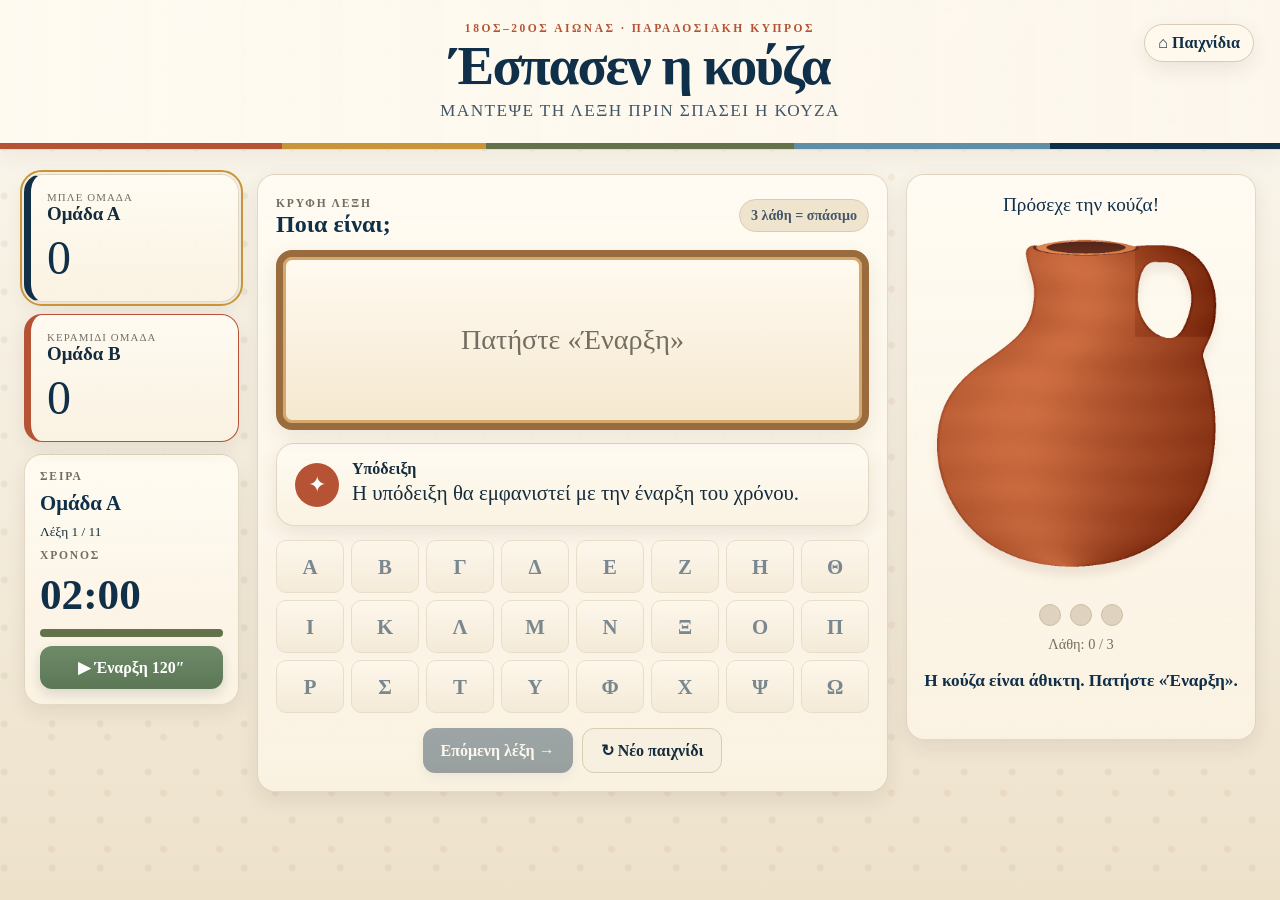
==== commit 04e2fee1: "Add 11 pottery terms, conceal clues until Start, extend rounds to two minutes" ====
--- a/games/kouza/index.html
+++ b/games/kouza/index.html
@@ -27,6 +27,7 @@
 .stage-head h2{margin:0;color:var(--navy)}
 .word-frame{min-height:180px;padding:24px 12px;display:grid;place-items:center;text-align:center;position:relative;background:linear-gradient(180deg,#fffaf0,#f5e8d0);border:7px solid #996b3d;border-radius:16px;box-shadow:inset 0 0 0 3px #d5a86d,var(--shadow-soft)}
 .word{display:flex;justify-content:center;align-items:center;flex-wrap:wrap;gap:7px;max-width:100%;font-size:clamp(1.3rem,3.8vw,3.8rem);font-weight:700;color:var(--navy);line-height:1.2}
+.word.waiting{font-size:clamp(1.05rem,2.2vw,1.8rem);color:var(--muted);font-weight:400}
 .word-group{display:inline-flex;flex-wrap:wrap;justify-content:center;gap:5px}
 .letter{display:inline-grid;place-items:center;min-width:.83em;height:1.3em;border-bottom:3px solid var(--navy)}
 .letter.punct{border:0;min-width:.35em}
@@ -68,10 +69,10 @@
 <aside class="score-rail" aria-label="Βαθμολογία και χρόνος">
 <section id="cardA" class="score-card panel"><small>Μπλε ομάδα</small><strong>Ομάδα Α</strong><span id="scoreA" class="big-score">0</span></section>
 <section id="cardB" class="score-card b panel"><small>Κεραμιδί ομάδα</small><strong>Ομάδα Β</strong><span id="scoreB" class="big-score">0</span></section>
-<section class="turn-card panel"><span class="section-label">Σειρά</span><strong id="activeTeam">Ομάδα Α</strong><small id="roundCounter"></small><span class="section-label">Χρόνος</span><span id="timer" class="timer" role="timer">01:30</span><div class="time-track" aria-hidden="true"><span id="timeBar"></span></div><button id="start" class="btn alt" disabled>▶ Έναρξη 90″</button></section>
+<section class="turn-card panel"><span class="section-label">Σειρά</span><strong id="activeTeam">Ομάδα Α</strong><small id="roundCounter"></small><span class="section-label">Χρόνος</span><span id="timer" class="timer" role="timer">02:00</span><div class="time-track" aria-hidden="true"><span id="timeBar"></span></div><button id="start" class="btn alt" disabled>▶ Έναρξη 120″</button></section>
 </aside>
 <section class="game-stage panel">
-<div class="stage-head"><div><span class="section-label">Κρυφή λέξη</span><h2>Ποια είναι;</h2></div><span class="badge">3 λάθη = σπάσιμο</span></div>
+<div class="stage-head"><div><span class="section-label">Κρυφή λέξη</span><h2>Ποια είναι;</h2></div><div><span id="letterCount" aria-live="polite"></span> <span class="badge">3 λάθη = σπάσιμο</span></div></div>
 <div class="word-frame"><div id="word" class="word" aria-label="Κρυφή λέξη">Φόρτωση…</div></div>
 <div class="hint panel"><span class="hint-icon">✦</span><div><b>Υπόδειξη</b><span id="hint"></span><small id="category"></small></div></div>
 <div id="keyboard" class="keyboard" aria-label="Ελληνικό πληκτρολόγιο"></div>
@@ -86,5 +87,5 @@
 </aside>
 </div>
 </main>
-<script src="game.js?v=3"></script>
+<script src="game.js?v=4"></script>
 </body></html>
